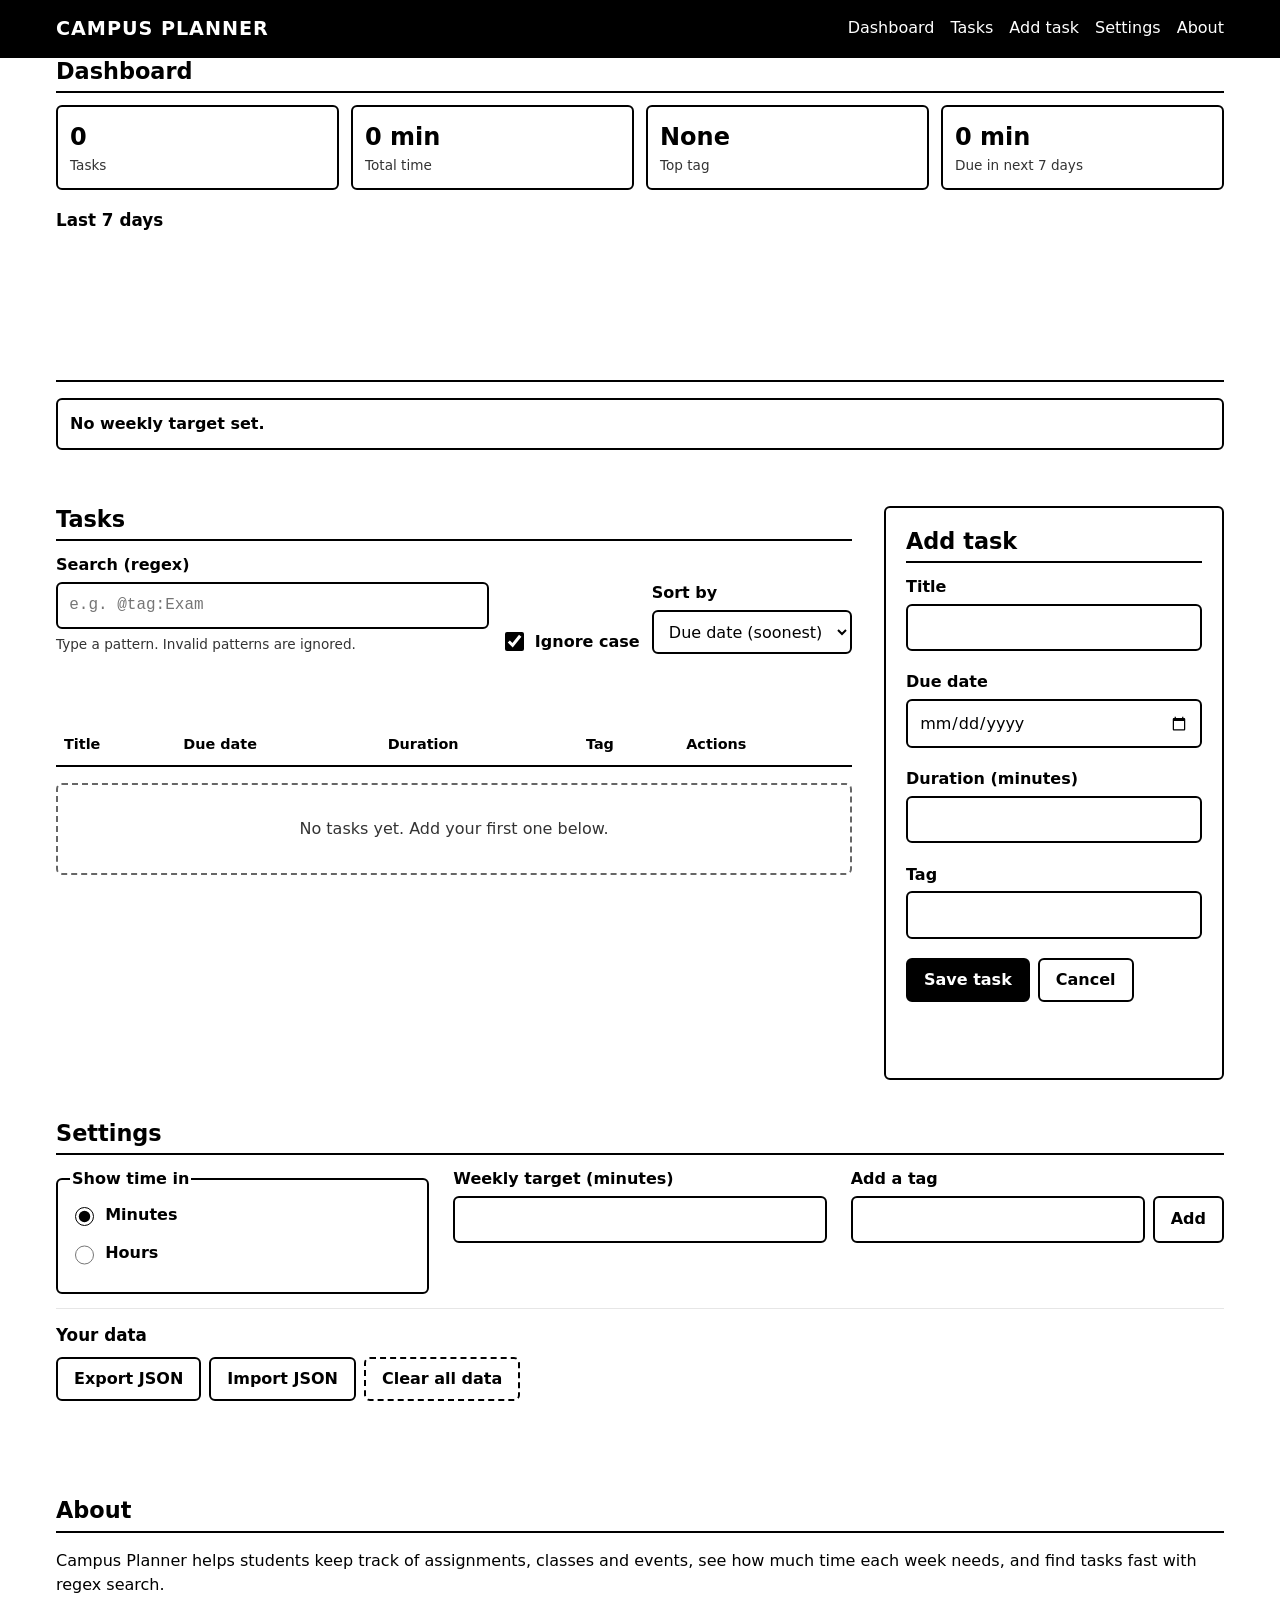
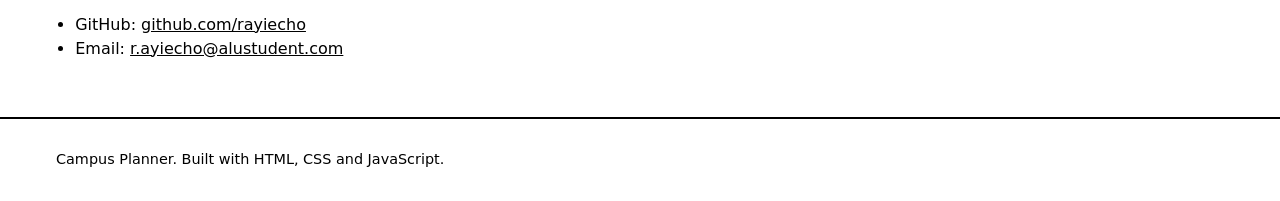
==== index.html @ 43c07262 "Add semantic HTML structure and mobile-first CSS" ====
<!DOCTYPE html>
<html lang="en">
<head>
  <meta charset="UTF-8">
  <meta name="viewport" content="width=device-width, initial-scale=1">
  <title>Campus Life Planner</title>
  <meta name="description" content="Plan tasks and events, track time, and search with regex.">
  <link rel="stylesheet" href="styles/main.css">
</head>
<body>
  <a class="skip-link" href="#main">Skip to content</a>

  <header class="site-header">
    <div class="container header-inner">
      <h1 class="logo">Campus Planner</h1>
      <nav aria-label="Main">
        <ul class="nav-list">
          <li><a href="#dashboard">Dashboard</a></li>
          <li><a href="#tasks">Tasks</a></li>
          <li><a href="#form">Add task</a></li>
          <li><a href="#settings">Settings</a></li>
          <li><a href="#about">About</a></li>
        </ul>
      </nav>
    </div>
  </header>

  <main id="main" class="container" tabindex="-1">

    <section id="dashboard" aria-labelledby="dashboard-title">
      <h2 id="dashboard-title">Dashboard</h2>

      <div class="stats">
        <div class="stat">
          <span class="stat-value" id="stat-count">0</span>
          <span class="stat-label">Tasks</span>
        </div>
        <div class="stat">
          <span class="stat-value" id="stat-total">0 min</span>
          <span class="stat-label">Total time</span>
        </div>
        <div class="stat">
          <span class="stat-value" id="stat-top-tag">None</span>
          <span class="stat-label">Top tag</span>
        </div>
        <div class="stat">
          <span class="stat-value" id="stat-week">0 min</span>
          <span class="stat-label">Due in next 7 days</span>
        </div>
      </div>

      <div class="chart-block">
        <h3>Last 7 days</h3>
        <div class="chart" id="chart" role="img" aria-label="Chart of task time for the last 7 days"></div>
      </div>

      <p class="cap-status" id="cap-status" role="status" aria-live="polite">No weekly target set.</p>
    </section>

    <section id="tasks" aria-labelledby="tasks-title">
      <h2 id="tasks-title">Tasks</h2>

      <div class="toolbar">
        <div class="field">
          <label for="search">Search (regex)</label>
          <input type="text" id="search" placeholder="e.g. @tag:Exam" autocomplete="off" aria-describedby="search-help">
          <small id="search-help">Type a pattern. Invalid patterns are ignored.</small>
        </div>

        <div class="field field-inline">
          <input type="checkbox" id="case-toggle" checked>
          <label for="case-toggle">Ignore case</label>
        </div>

        <div class="field">
          <label for="sort">Sort by</label>
          <select id="sort">
            <option value="date-asc">Due date (soonest)</option>
            <option value="date-desc">Due date (latest)</option>
            <option value="title-asc">Title (A to Z)</option>
            <option value="title-desc">Title (Z to A)</option>
            <option value="duration-asc">Duration (shortest)</option>
            <option value="duration-desc">Duration (longest)</option>
          </select>
        </div>
      </div>

      <p class="search-status" id="search-status" role="status" aria-live="polite"></p>

      <div class="table-wrap">
        <table class="task-table">
          <caption class="visually-hidden">All tasks</caption>
          <thead>
            <tr>
              <th scope="col">Title</th>
              <th scope="col">Due date</th>
              <th scope="col">Duration</th>
              <th scope="col">Tag</th>
              <th scope="col">Actions</th>
            </tr>
          </thead>
          <tbody id="task-rows"></tbody>
        </table>
      </div>

      <ul class="task-cards" id="task-cards"></ul>

      <p class="empty-state" id="empty-state">No tasks yet. Add your first one below.</p>
    </section>

    <section id="form" aria-labelledby="form-title">
      <h2 id="form-title">Add task</h2>

      <form id="task-form" novalidate>
        <input type="hidden" id="task-id">

        <div class="field">
          <label for="title">Title</label>
          <input type="text" id="title" name="title" required aria-describedby="title-error">
          <p class="error" id="title-error"></p>
        </div>

        <div class="field">
          <label for="due-date">Due date</label>
          <input type="date" id="due-date" name="dueDate" required aria-describedby="due-date-error">
          <p class="error" id="due-date-error"></p>
        </div>

        <div class="field">
          <label for="duration">Duration (minutes)</label>
          <input type="text" id="duration" name="duration" inputmode="decimal" required aria-describedby="duration-error">
          <p class="error" id="duration-error"></p>
        </div>

        <div class="field">
          <label for="tag">Tag</label>
          <input type="text" id="tag" name="tag" list="tag-list" required aria-describedby="tag-error">
          <datalist id="tag-list"></datalist>
          <p class="error" id="tag-error"></p>
        </div>

        <div class="form-actions">
          <button type="submit" class="btn btn-primary" id="save-btn">Save task</button>
          <button type="reset" class="btn" id="cancel-btn">Cancel</button>
        </div>

        <p class="form-status" id="form-status" role="status" aria-live="polite"></p>
      </form>
    </section>

    <section id="settings" aria-labelledby="settings-title">
      <h2 id="settings-title">Settings</h2>

      <form id="settings-form" class="settings-grid" novalidate>
        <fieldset>
          <legend>Show time in</legend>
          <div class="field field-inline">
            <input type="radio" id="unit-min" name="unit" value="minutes" checked>
            <label for="unit-min">Minutes</label>
          </div>
          <div class="field field-inline">
            <input type="radio" id="unit-hr" name="unit" value="hours">
            <label for="unit-hr">Hours</label>
          </div>
        </fieldset>

        <div class="field">
          <label for="weekly-cap">Weekly target (minutes)</label>
          <input type="text" id="weekly-cap" inputmode="decimal" aria-describedby="weekly-cap-error">
          <p class="error" id="weekly-cap-error"></p>
        </div>

        <div class="field">
          <label for="new-tag">Add a tag</label>
          <div class="input-row">
            <input type="text" id="new-tag" aria-describedby="new-tag-error">
            <button type="button" class="btn" id="add-tag-btn">Add</button>
          </div>
          <p class="error" id="new-tag-error"></p>
          <ul class="tag-chips" id="tag-chips" aria-label="Your tags"></ul>
        </div>
      </form>

      <div class="data-tools">
        <h3>Your data</h3>
        <div class="form-actions">
          <button type="button" class="btn" id="export-btn">Export JSON</button>
          <label for="import-file" class="btn">Import JSON</label>
          <input type="file" id="import-file" accept="application/json,.json" class="visually-hidden">
          <button type="button" class="btn btn-danger" id="clear-btn">Clear all data</button>
        </div>
        <p class="form-status" id="data-status" role="status" aria-live="polite"></p>
      </div>
    </section>

    <section id="about" aria-labelledby="about-title">
      <h2 id="about-title">About</h2>
      <p>Campus Planner helps students keep track of assignments, classes and events, see how much time each week needs, and find tasks fast with regex search.</p>
      <ul class="contact">
        <li>GitHub: <a href="https://github.com/rayiecho">github.com/rayiecho</a></li>
        <li>Email: <a href="mailto:YOUR-EMAIL">r.ayiecho@alustudent.com</a></li>
      </ul>
    </section>

  </main>

  <footer class="site-footer">
    <div class="container">
      <p>Campus Planner. Built with HTML, CSS and JavaScript.</p>
    </div>
  </footer>
</body>
</html>
---- styles/main.css ----
/* Base styles are for small phones. Bigger screens are added at the bottom. */

:root {
  --black: #000;
  --white: #fff;
  --grey-dark: #333;
  --grey: #666;
  --grey-light: #e6e6e6;
  --grey-faint: #f5f5f5;
  --radius: 6px;
  --gap: 1rem;
  --font: system-ui, -apple-system, "Segoe UI", Roboto, sans-serif;
  --mono: ui-monospace, "Cascadia Code", Consolas, monospace;
}

*,
*::before,
*::after {
  box-sizing: border-box;
}

html {
  scroll-behavior: smooth;
}

body {
  margin: 0;
  font-family: var(--font);
  font-size: 1rem;
  line-height: 1.5;
  color: var(--black);
  background: var(--white);
}

h1, h2, h3 {
  line-height: 1.2;
  margin: 0 0 0.75rem;
}

h2 {
  font-size: 1.4rem;
  border-bottom: 2px solid var(--black);
  padding-bottom: 0.4rem;
}

h3 {
  font-size: 1.05rem;
}

a {
  color: var(--black);
}

.container {
  width: 100%;
  max-width: 1200px;
  margin: 0 auto;
  padding: 0 1rem;
}

/* Focus and skip link */

:focus-visible {
  outline: 3px solid var(--black);
  outline-offset: 3px;
}

.skip-link {
  position: absolute;
  top: -100px;
  left: 1rem;
  padding: 0.6rem 1rem;
  background: var(--black);
  color: var(--white);
  z-index: 100;
  transition: top 0.2s;
}

.skip-link:focus {
  top: 1rem;
}

.visually-hidden {
  position: absolute;
  width: 1px;
  height: 1px;
  overflow: hidden;
  clip: rect(0 0 0 0);
  white-space: nowrap;
}

/* Header and nav */

.site-header {
  background: var(--black);
  color: var(--white);
  padding: 0.75rem 0;
  position: sticky;
  top: 0;
  z-index: 10;
}

.header-inner {
  display: flex;
  flex-direction: column;
  gap: 0.5rem;
}

.logo {
  font-size: 1.2rem;
  margin: 0;
  letter-spacing: 0.05em;
  text-transform: uppercase;
}

.nav-list {
  list-style: none;
  margin: 0;
  padding: 0;
  display: flex;
  flex-wrap: wrap;
  gap: 0.25rem 1rem;
}

.nav-list a {
  color: var(--white);
  text-decoration: none;
  display: inline-block;
  padding: 0.25rem 0;
  border-bottom: 2px solid transparent;
}

.nav-list a:hover {
  border-bottom-color: var(--white);
}

.nav-list a:focus-visible {
  outline-color: var(--white);
}

/* Sections */

main {
  padding-top: 1.5rem;
  padding-bottom: 2rem;
}

main:focus {
  outline: none;
}

section {
  margin-bottom: 2.5rem;
  scroll-margin-top: 6rem;
}

/* Dashboard */

.stats {
  display: flex;
  flex-wrap: wrap;
  gap: 0.75rem;
  margin-bottom: 1.25rem;
}

.stat {
  flex: 1 1 100%;
  border: 2px solid var(--black);
  border-radius: var(--radius);
  padding: 0.75rem;
  display: flex;
  flex-direction: column;
}

.stat-value {
  font-size: 1.5rem;
  font-weight: 700;
}

.stat-label {
  font-size: 0.85rem;
  color: var(--grey-dark);
}

.chart-block {
  margin-bottom: 1rem;
}

.chart {
  display: flex;
  align-items: flex-end;
  gap: 0.4rem;
  height: 140px;
  border-bottom: 2px solid var(--black);
  padding-top: 0.5rem;
}

.cap-status {
  padding: 0.75rem;
  border: 2px solid var(--black);
  border-radius: var(--radius);
  font-weight: 600;
}

.cap-status.over {
  background: var(--black);
  color: var(--white);
}

/* Toolbar */

.toolbar {
  display: flex;
  flex-direction: column;
  gap: 0.75rem;
  margin-bottom: 0.75rem;
}

/* Forms */

.field {
  display: flex;
  flex-direction: column;
  gap: 0.3rem;
  margin-bottom: 0.9rem;
}

.field-inline {
  flex-direction: row;
  align-items: center;
  gap: 0.5rem;
}

label,
legend {
  font-weight: 600;
}

input[type="text"],
input[type="date"],
select {
  font: inherit;
  padding: 0.6rem 0.7rem;
  border: 2px solid var(--black);
  border-radius: var(--radius);
  background: var(--white);
  color: var(--black);
  width: 100%;
  min-height: 44px;
}

input[type="checkbox"],
input[type="radio"] {
  width: 1.2rem;
  height: 1.2rem;
  accent-color: var(--black);
}

#search {
  font-family: var(--mono);
}

small {
  color: var(--grey-dark);
  font-size: 0.85rem;
}

fieldset {
  border: 2px solid var(--black);
  border-radius: var(--radius);
  padding: 0.75rem;
  margin: 0 0 0.9rem;
}

.input-row {
  display: flex;
  gap: 0.5rem;
}

.error {
  margin: 0;
  font-size: 0.9rem;
  font-weight: 600;
}

.error:not(:empty) {
  border-left: 4px solid var(--black);
  padding-left: 0.5rem;
  animation: drop-in 0.2s ease-out;
}

.error:not(:empty)::before {
  content: "! ";
}

input[aria-invalid="true"] {
  border-width: 3px;
  border-style: dashed;
}

/* Buttons */

.btn {
  font: inherit;
  font-weight: 600;
  display: inline-flex;
  align-items: center;
  justify-content: center;
  min-height: 44px;
  padding: 0.5rem 1rem;
  border: 2px solid var(--black);
  border-radius: var(--radius);
  background: var(--white);
  color: var(--black);
  cursor: pointer;
  transition: background 0.15s, color 0.15s, transform 0.1s;
}

.btn:hover {
  background: var(--grey-light);
}

.btn:active {
  transform: translateY(1px);
}

.btn-primary {
  background: var(--black);
  color: var(--white);
}

.btn-primary:hover {
  background: var(--grey-dark);
}

.btn-danger {
  border-style: dashed;
}

.btn-small {
  min-height: 36px;
  padding: 0.25rem 0.7rem;
  font-size: 0.9rem;
}

.form-actions {
  display: flex;
  flex-wrap: wrap;
  gap: 0.5rem;
}

.form-status,
.search-status {
  min-height: 1.5em;
  font-weight: 600;
}

/* Task list: cards on small screens, table on desktop */

.table-wrap {
  display: none;
}

.task-cards {
  list-style: none;
  padding: 0;
  margin: 0;
  display: flex;
  flex-wrap: wrap;
  gap: 0.75rem;
}

.task-card {
  flex: 1 1 100%;
  border: 2px solid var(--black);
  border-radius: var(--radius);
  padding: 0.9rem;
  animation: fade-up 0.25s ease-out;
}

.task-card h3 {
  margin-bottom: 0.25rem;
}

.task-meta {
  margin: 0 0 0.6rem;
  color: var(--grey-dark);
}

.tag {
  display: inline-block;
  font-size: 0.8rem;
  font-weight: 600;
  padding: 0.1rem 0.5rem;
  border: 1px solid var(--black);
  border-radius: 999px;
}

mark {
  background: var(--black);
  color: var(--white);
  padding: 0 0.1em;
}

.empty-state {
  text-align: center;
  padding: 2rem 1rem;
  border: 2px dashed var(--grey);
  border-radius: var(--radius);
  color: var(--grey-dark);
}

.empty-state[hidden] {
  display: none;
}

/* Settings */

.tag-chips {
  list-style: none;
  padding: 0;
  margin: 0.5rem 0 0;
  display: flex;
  flex-wrap: wrap;
  gap: 0.4rem;
}

.data-tools {
  border-top: 1px solid var(--grey-light);
  padding-top: 1rem;
}

.contact {
  padding-left: 1.2rem;
}

/* Footer */

.site-footer {
  border-top: 2px solid var(--black);
  padding: 1rem 0;
  font-size: 0.9rem;
}

/* Animations */

@keyframes fade-up {
  from {
    opacity: 0;
    transform: translateY(6px);
  }
  to {
    opacity: 1;
    transform: translateY(0);
  }
}

@keyframes drop-in {
  from {
    opacity: 0;
    transform: translateY(-4px);
  }
  to {
    opacity: 1;
    transform: translateY(0);
  }
}

@media (prefers-reduced-motion: reduce) {
  *,
  *::before,
  *::after {
    animation: none !important;
    transition: none !important;
  }

  html {
    scroll-behavior: auto;
  }
}

/* 360px and up: regular phones */

@media (min-width: 360px) {
  .stat {
    flex: 1 1 calc(50% - 0.75rem);
  }
}

/* 768px and up: tablets */

@media (min-width: 768px) {
  .header-inner {
    flex-direction: row;
    justify-content: space-between;
    align-items: center;
  }

  .stat {
    flex: 1 1 calc(25% - 0.75rem);
  }

  .toolbar {
    flex-direction: row;
    align-items: flex-end;
    flex-wrap: wrap;
  }

  .toolbar .field:first-child {
    flex: 1 1 300px;
  }

  .task-card {
    flex: 1 1 calc(50% - 0.75rem);
  }

  .settings-grid {
    display: flex;
    flex-wrap: wrap;
    gap: 1.5rem;
  }

  .settings-grid > * {
    flex: 1 1 250px;
  }
}

/* 1024px and up: desktop */

@media (min-width: 1024px) {
  main {
    display: flex;
    flex-wrap: wrap;
    gap: 0 2rem;
    align-items: flex-start;
  }

  main > section {
    flex: 1 1 100%;
  }

  #tasks {
    flex: 1 1 60%;
  }

  #form {
    flex: 0 0 340px;
    position: sticky;
    top: 5rem;
    border: 2px solid var(--black);
    border-radius: var(--radius);
    padding: 1.25rem;
  }

  .table-wrap {
    display: block;
    overflow-x: auto;
  }

  .task-cards {
    display: none;
  }

  .task-table {
    width: 100%;
    border-collapse: collapse;
  }

  .task-table th,
  .task-table td {
    text-align: left;
    padding: 0.6rem 0.5rem;
    border-bottom: 1px solid var(--grey-light);
  }

  .task-table th {
    border-bottom: 2px solid var(--black);
    font-size: 0.9rem;
  }

  .task-table tbody tr {
    animation: fade-up 0.25s ease-out;
  }

  .task-table tbody tr:hover {
    background: var(--grey-faint);
  }
}
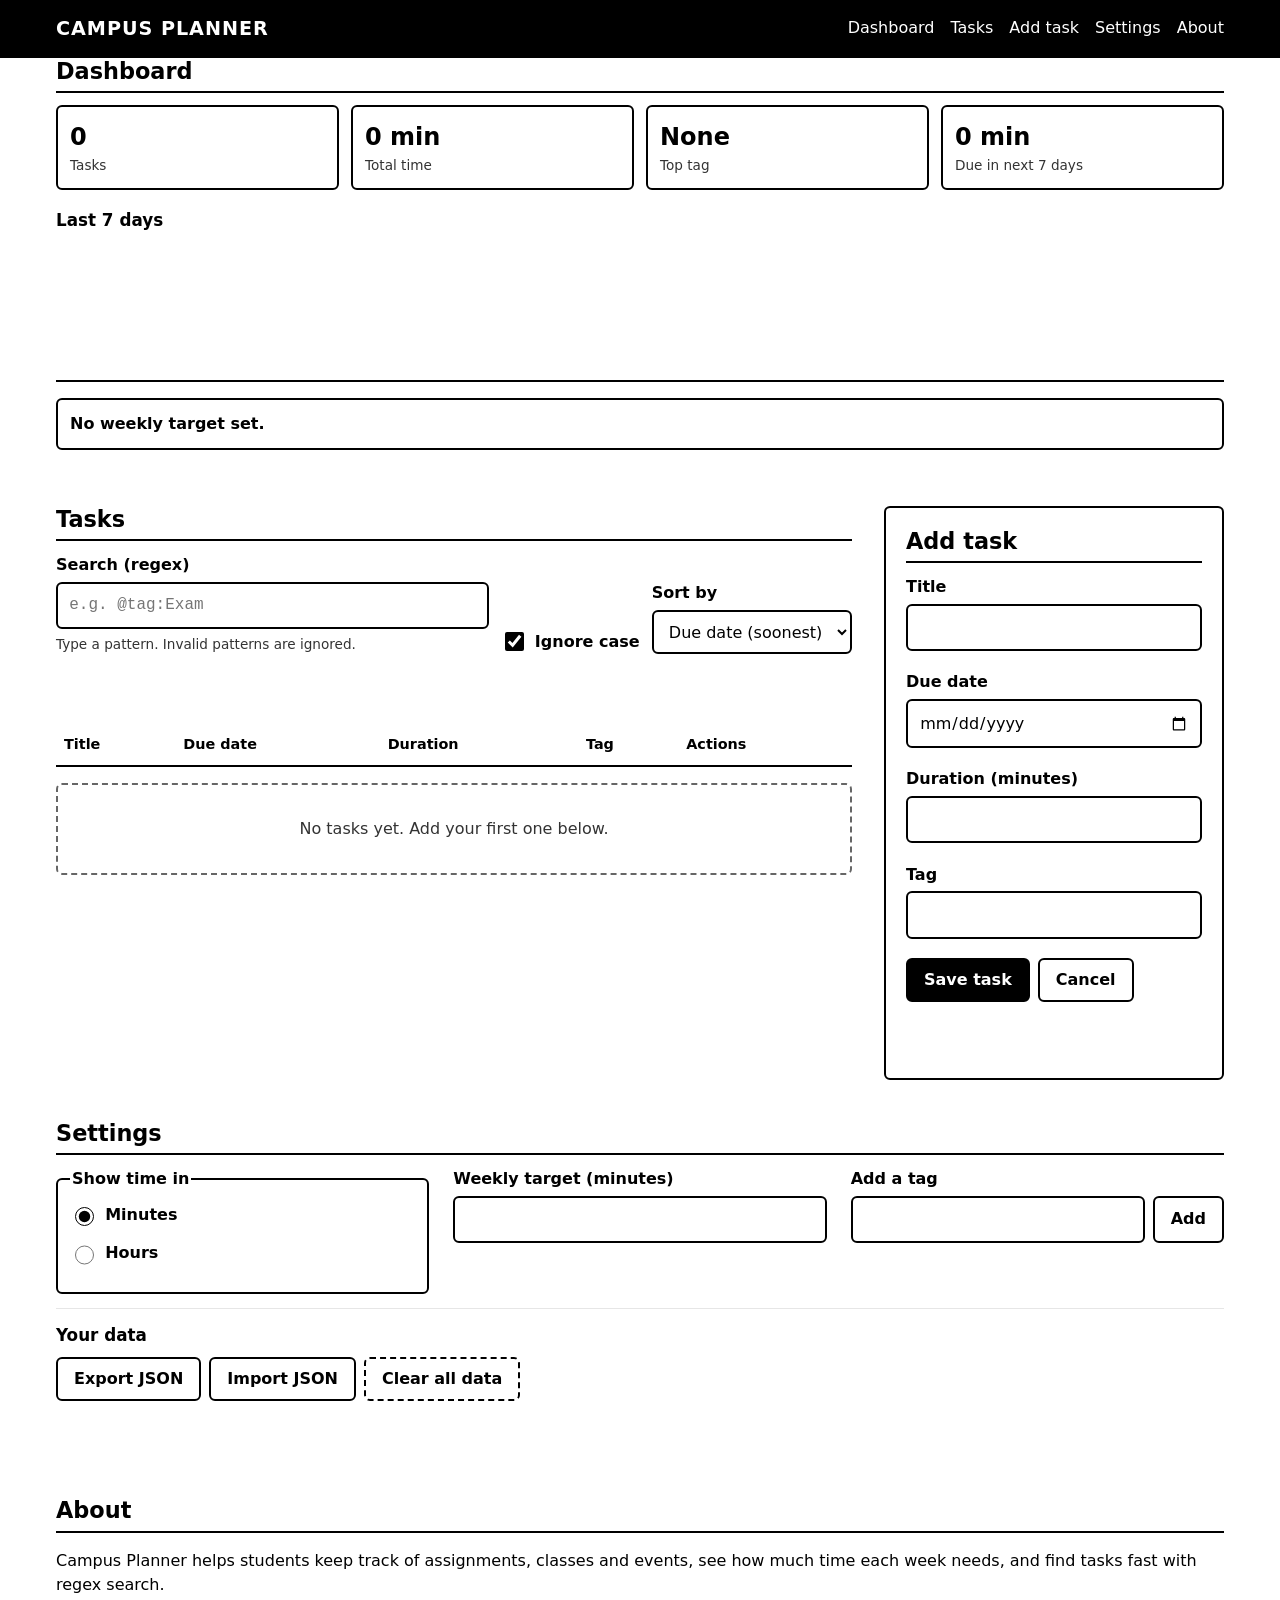
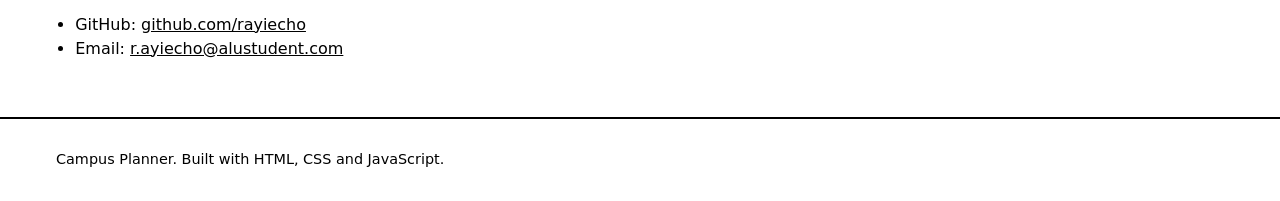
==== commit e19c991c: "Add regex validation, inline errors and tests page" ====
--- a/index.html
+++ b/index.html
@@ -198,7 +198,7 @@
       <p>Campus Planner helps students keep track of assignments, classes and events, see how much time each week needs, and find tasks fast with regex search.</p>
       <ul class="contact">
         <li>GitHub: <a href="https://github.com/rayiecho">github.com/rayiecho</a></li>
-        <li>Email: <a href="mailto:YOUR-EMAIL">r.ayiecho@alustudent.com</a></li>
+        <li>Email: <a href="r.ayiecho@alustudent.com">r.ayiecho@alustudent.com</a></li>
       </ul>
     </section>
 
@@ -209,5 +209,6 @@
       <p>Campus Planner. Built with HTML, CSS and JavaScript.</p>
     </div>
   </footer>
+  <script type="module" src="scripts/app.js"></script>
 </body>
-</html>
+</html>
--- a/styles/main.css
+++ b/styles/main.css
@@ -545,8 +545,6 @@
 
   #form {
     flex: 0 0 340px;
-    position: sticky;
-    top: 5rem;
     border: 2px solid var(--black);
     border-radius: var(--radius);
     padding: 1.25rem;
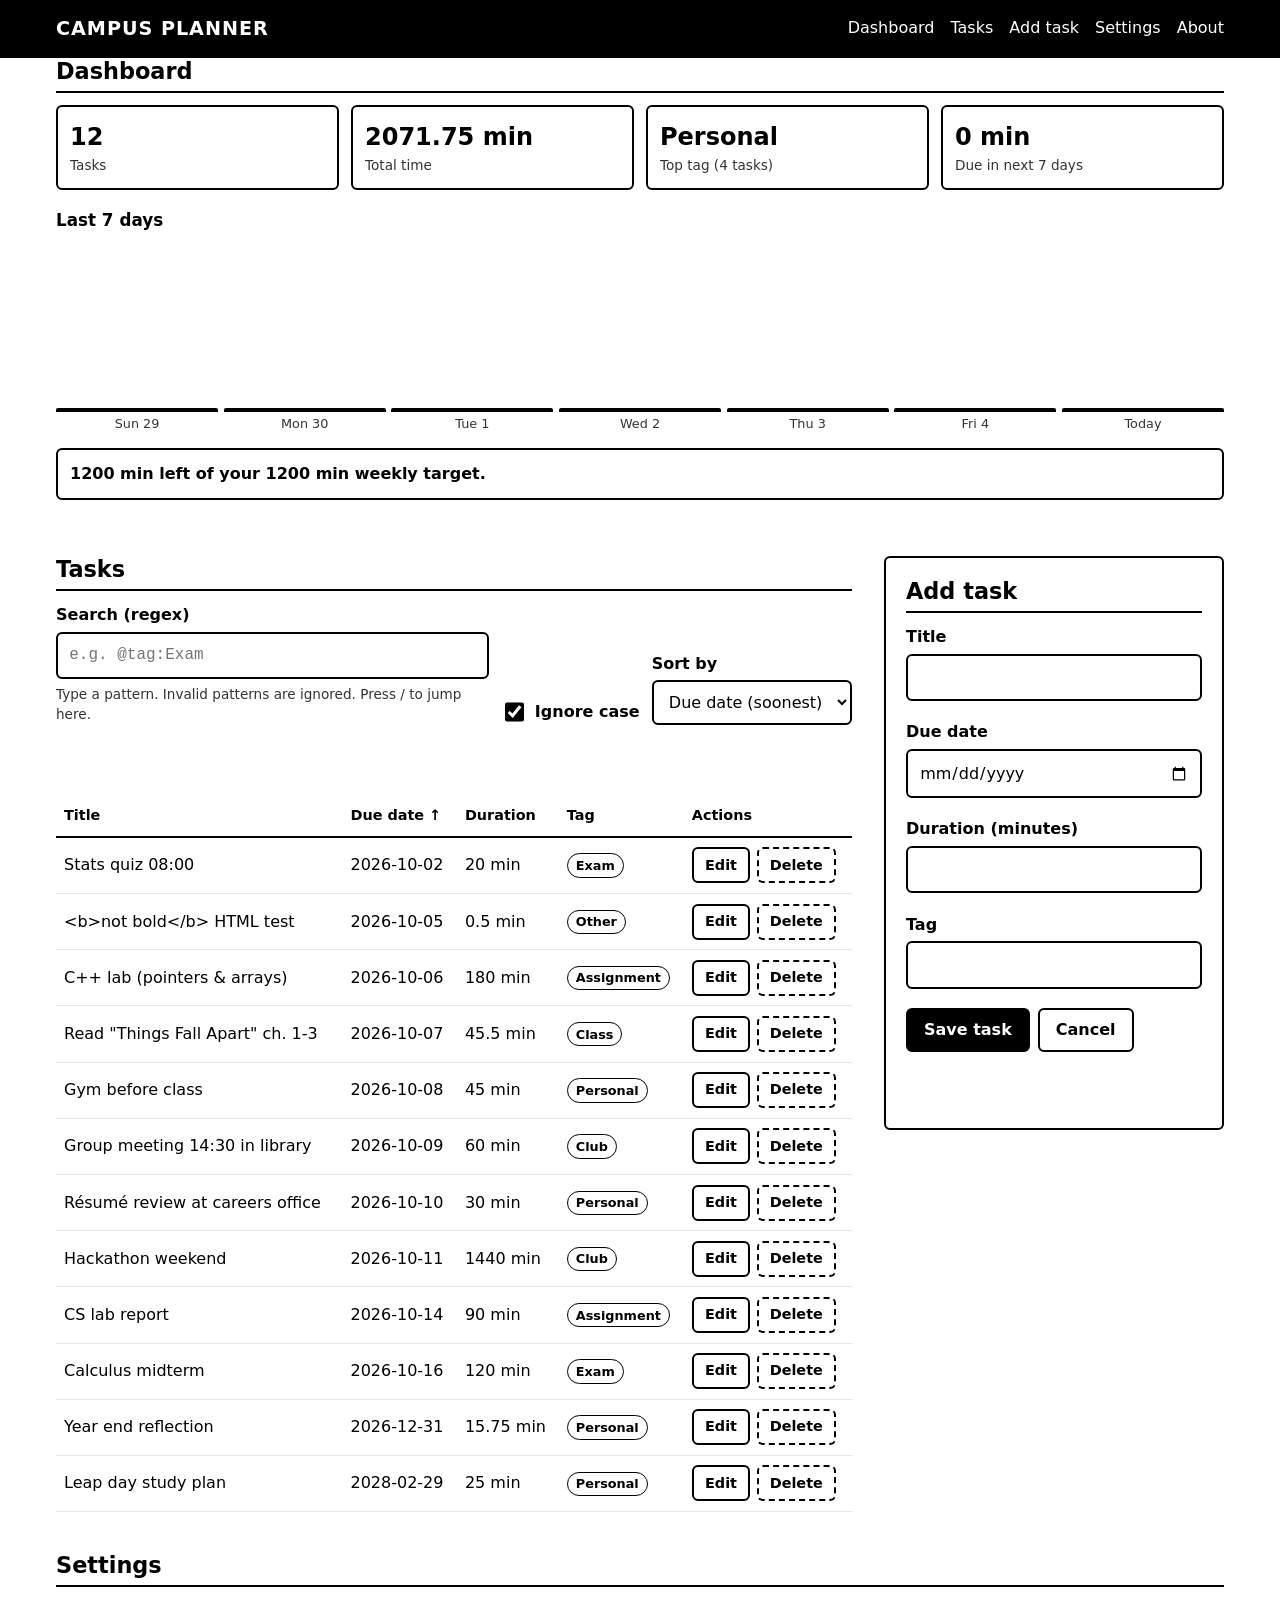
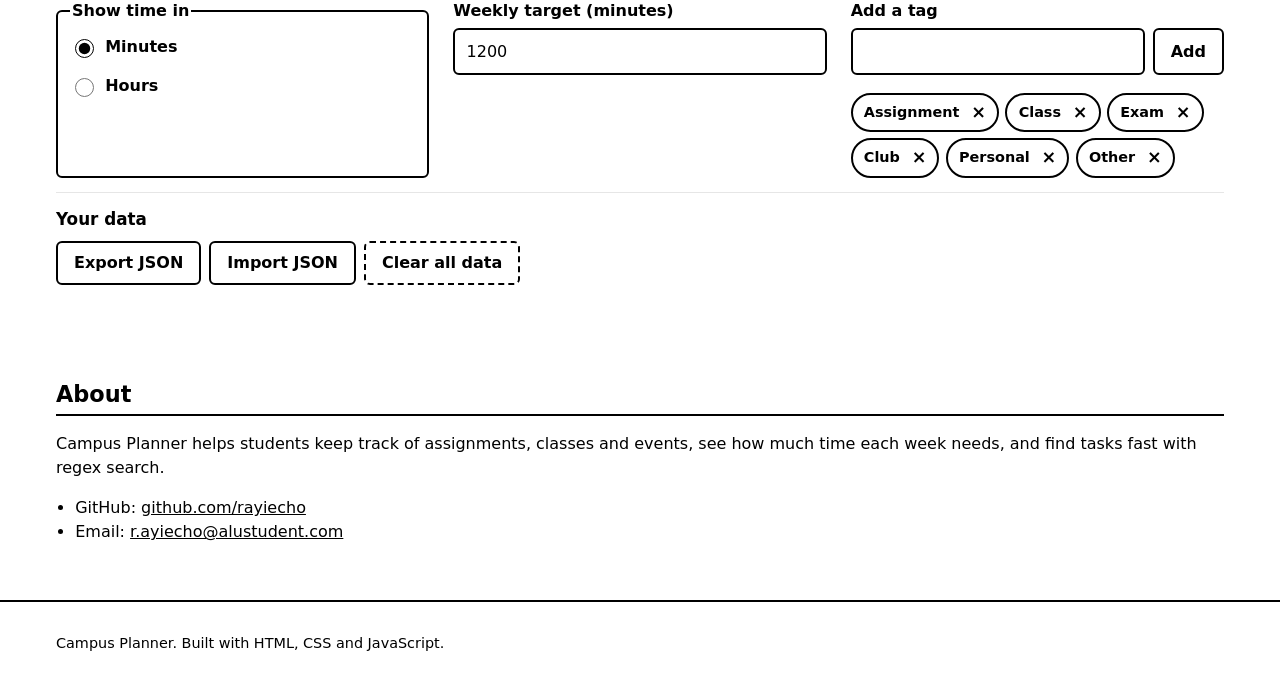
==== commit 4c146768: "Add README, keyboard shortcuts and accessibility pass" ====
--- a/index.html
+++ b/index.html
@@ -64,7 +64,7 @@
         <div class="field">
           <label for="search">Search (regex)</label>
           <input type="text" id="search" placeholder="e.g. @tag:Exam" autocomplete="off" aria-describedby="search-help">
-          <small id="search-help">Type a pattern. Invalid patterns are ignored.</small>
+          <small id="search-help">Type a pattern. Invalid patterns are ignored. Press / to jump here.</small>
         </div>
 
         <div class="field field-inline">
--- a/styles/main.css
+++ b/styles/main.css
@@ -584,3 +584,180 @@
     background: var(--grey-faint);
   }
 }
+
+/* Task list details added in M4 */
+
+.table-wrap[hidden],
+.task-cards[hidden] {
+  display: none;
+}
+
+/* only animate a task when it's first added, not every time the list redraws */
+.task-card,
+.task-table tbody tr {
+  animation: none;
+}
+
+.task-card.is-new,
+.task-table tbody tr.is-new {
+  animation: fade-up 0.3s ease-out;
+}
+
+.row-actions {
+  display: flex;
+  flex-wrap: wrap;
+  gap: 0.4rem;
+}
+
+.task-card.editing {
+  border-width: 3px;
+}
+
+.edit-form .field {
+  margin-bottom: 0.6rem;
+}
+
+.task-table th[aria-sort="ascending"]::after {
+  content: " \2191";
+}
+
+.task-table th[aria-sort="descending"]::after {
+  content: " \2193";
+}
+
+@media (min-width: 1024px) {
+  .task-table tr.editing td {
+    background: var(--grey-faint);
+    padding: 1rem;
+  }
+
+  .edit-form {
+    display: flex;
+    flex-wrap: wrap;
+    gap: 0 1rem;
+    align-items: flex-start;
+  }
+
+  .edit-form .field {
+    flex: 1 1 140px;
+  }
+
+  .edit-form .form-actions {
+    flex: 1 1 100%;
+  }
+}
+
+/* Dashboard chart added in M5 */
+
+.chart {
+  height: 190px;
+  border-bottom: none;
+  gap: 0.35rem;
+  align-items: stretch;
+}
+
+.bar-col {
+  flex: 1 1 0;
+  min-width: 0;
+  display: flex;
+  flex-direction: column;
+  align-items: center;
+  gap: 0.25rem;
+}
+
+.bar-track {
+  flex: 1;
+  width: 100%;
+  display: flex;
+  align-items: flex-end;
+  border-bottom: 2px solid var(--black);
+}
+
+.bar {
+  width: 100%;
+  min-height: 2px;
+  background: var(--black);
+  border-radius: 3px 3px 0 0;
+  transform-origin: bottom;
+  animation: grow 0.4s ease-out;
+  transition: height 0.3s ease-out;
+}
+
+.bar-value,
+.bar-label {
+  font-size: 0.7rem;
+  line-height: 1.2;
+  text-align: center;
+  white-space: nowrap;
+}
+
+.bar-value {
+  min-height: 1.2em;
+  font-weight: 600;
+}
+
+.bar-label {
+  color: var(--grey-dark);
+}
+
+@keyframes grow {
+  from {
+    transform: scaleY(0);
+  }
+  to {
+    transform: scaleY(1);
+  }
+}
+
+.cap-status.over::before {
+  content: "! ";
+}
+
+@media (min-width: 768px) {
+  .bar-value,
+  .bar-label {
+    font-size: 0.8rem;
+  }
+}
+
+/* Settings added in M6 */
+
+.chip {
+  display: inline-flex;
+  align-items: center;
+  gap: 0.25rem;
+  padding: 0.15rem 0.2rem 0.15rem 0.7rem;
+  border: 2px solid var(--black);
+  border-radius: 999px;
+  font-size: 0.9rem;
+  font-weight: 600;
+}
+
+.chip-remove {
+  font: inherit;
+  font-size: 1.1rem;
+  line-height: 1;
+  width: 1.9rem;
+  height: 1.9rem;
+  border: none;
+  border-radius: 50%;
+  background: transparent;
+  color: var(--black);
+  cursor: pointer;
+}
+
+.chip-remove:hover {
+  background: var(--black);
+  color: var(--white);
+}
+
+/* the file input is hidden, so show its focus on the label that looks like a button */
+.form-actions:has(#import-file:focus-visible) label[for="import-file"] {
+  outline: 3px solid var(--black);
+  outline-offset: 3px;
+}
+
+#data-status:not(:empty) {
+  border-left: 4px solid var(--black);
+  padding-left: 0.5rem;
+}
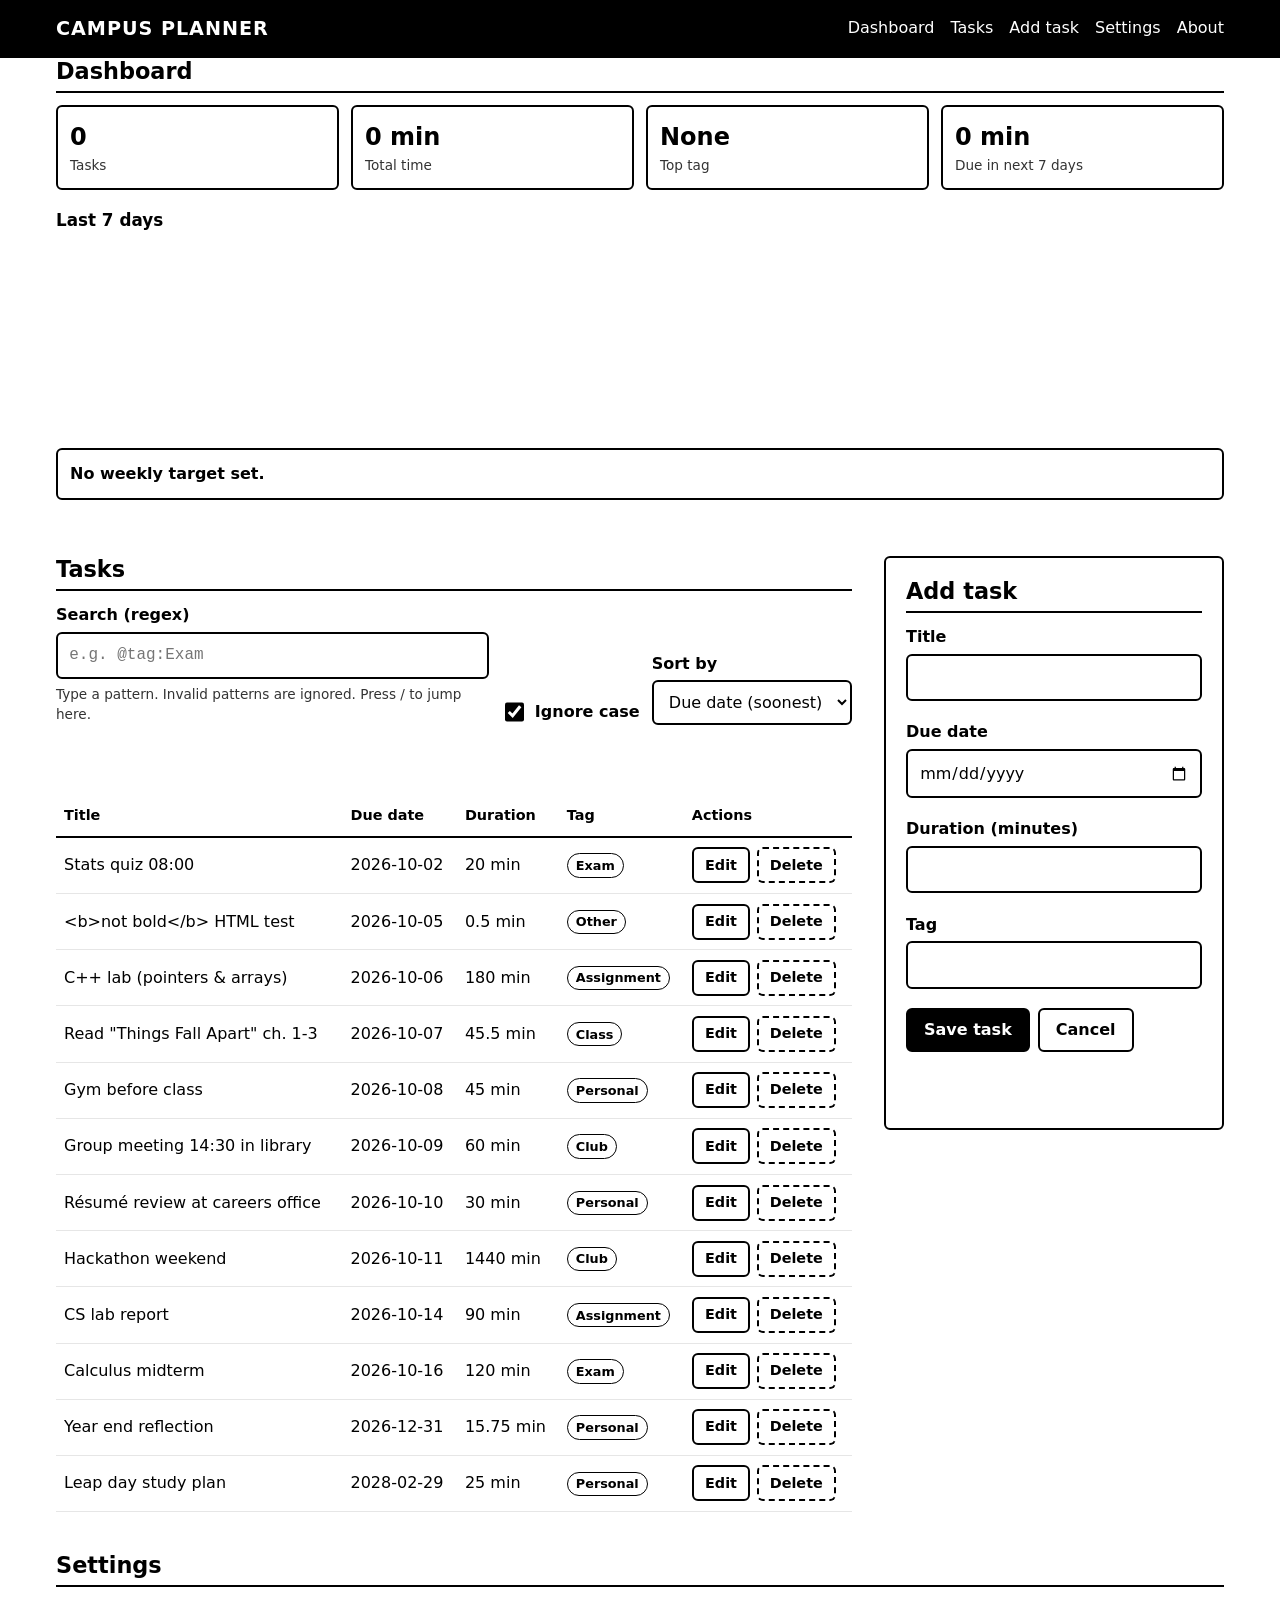
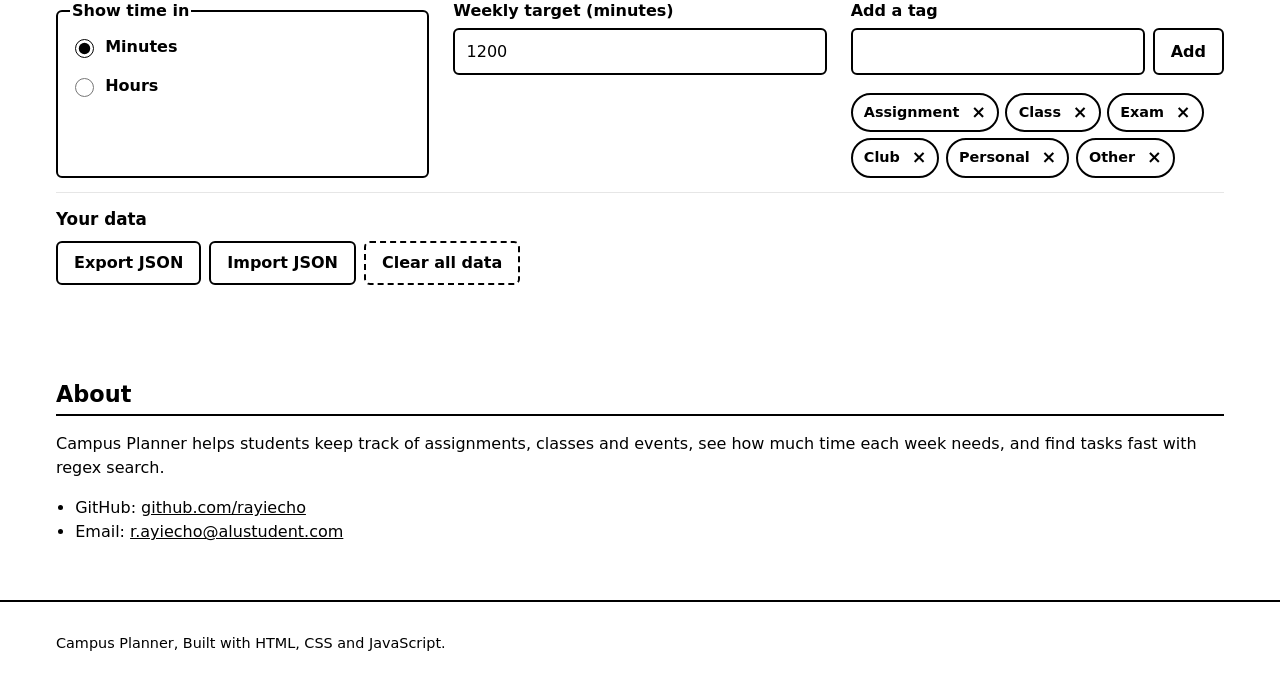
==== commit 06006006: "Final fixes, README update and CodeVibe report" ====
--- a/index.html
+++ b/index.html
@@ -1,9 +1,9 @@
 <!DOCTYPE html>
-<html lang="en">
+<html lang = "en">
 <head>
   <meta charset="UTF-8">
   <meta name="viewport" content="width=device-width, initial-scale=1">
-  <title>Campus Life Planner</title>
+  <title>Campus life planner</title>
   <meta name="description" content="Plan tasks and events, track time, and search with regex.">
   <link rel="stylesheet" href="styles/main.css">
 </head>
@@ -12,7 +12,7 @@
 
   <header class="site-header">
     <div class="container header-inner">
-      <h1 class="logo">Campus Planner</h1>
+      <h1 class="logo">Campus planner</h1>
       <nav aria-label="Main">
         <ul class="nav-list">
           <li><a href="#dashboard">Dashboard</a></li>
@@ -116,25 +116,25 @@
 
         <div class="field">
           <label for="title">Title</label>
-          <input type="text" id="title" name="title" required aria-describedby="title-error">
+          <input type="text" id="title" name="title" required>
           <p class="error" id="title-error"></p>
         </div>
 
         <div class="field">
           <label for="due-date">Due date</label>
-          <input type="date" id="due-date" name="dueDate" required aria-describedby="due-date-error">
+          <input type="date" id="due-date" name="dueDate" required>
           <p class="error" id="due-date-error"></p>
         </div>
 
         <div class="field">
           <label for="duration">Duration (minutes)</label>
-          <input type="text" id="duration" name="duration" inputmode="decimal" required aria-describedby="duration-error">
+          <input type="text" id="duration" name="duration" inputmode="decimal" required>
           <p class="error" id="duration-error"></p>
         </div>
 
         <div class="field">
           <label for="tag">Tag</label>
-          <input type="text" id="tag" name="tag" list="tag-list" required aria-describedby="tag-error">
+          <input type="text" id="tag" name="tag" list="tag-list" required>
           <datalist id="tag-list"></datalist>
           <p class="error" id="tag-error"></p>
         </div>
@@ -166,7 +166,7 @@
 
         <div class="field">
           <label for="weekly-cap">Weekly target (minutes)</label>
-          <input type="text" id="weekly-cap" inputmode="decimal" aria-describedby="weekly-cap-error">
+          <input type="text" id="weekly-cap" inputmode="decimal">
           <p class="error" id="weekly-cap-error"></p>
         </div>
 
@@ -198,7 +198,7 @@
       <p>Campus Planner helps students keep track of assignments, classes and events, see how much time each week needs, and find tasks fast with regex search.</p>
       <ul class="contact">
         <li>GitHub: <a href="https://github.com/rayiecho">github.com/rayiecho</a></li>
-        <li>Email: <a href="r.ayiecho@alustudent.com">r.ayiecho@alustudent.com</a></li>
+        <li>Email: <a href="mailto:r.ayiecho@alustudent.com">r.ayiecho@alustudent.com</a></li>
       </ul>
     </section>
 
@@ -206,7 +206,7 @@
 
   <footer class="site-footer">
     <div class="container">
-      <p>Campus Planner. Built with HTML, CSS and JavaScript.</p>
+      <p>Campus Planner, Built with HTML, CSS and JavaScript.</p>
     </div>
   </footer>
   <script type="module" src="scripts/app.js"></script>
